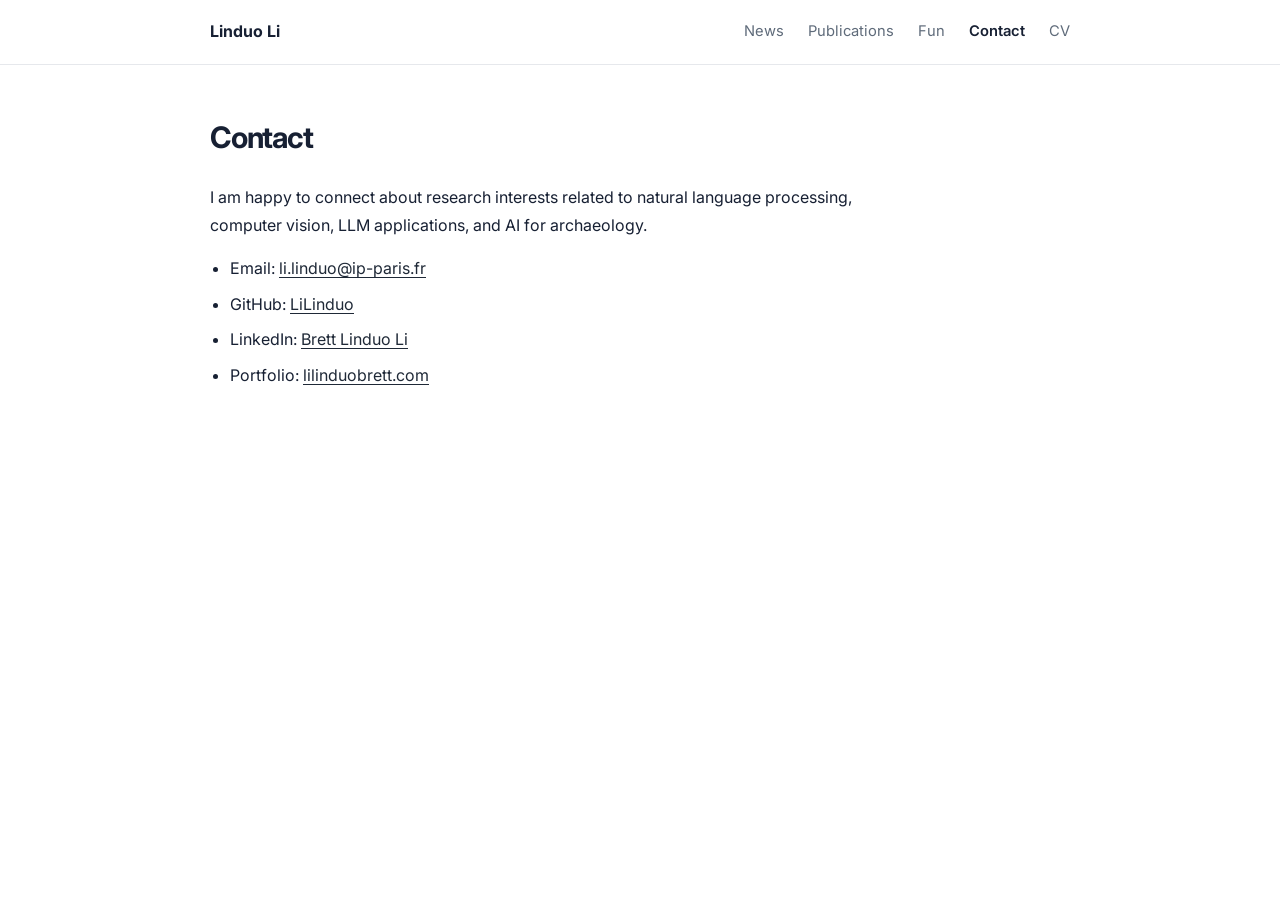
==== contact.html @ b6d1ef23 "initial commit" ====
<!DOCTYPE html>
<html lang="en">
<head>
  <meta charset="UTF-8" />
  <meta name="viewport" content="width=device-width, initial-scale=1.0" />

  <title>Contact | Linduo Li</title>
  <meta
    name="description"
    content="Contact information for Linduo Li."
  />

  <link rel="preconnect" href="https://fonts.googleapis.com">
  <link rel="preconnect" href="https://fonts.gstatic.com" crossorigin>
  <link
    href="https://fonts.googleapis.com/css2?family=Inter:wght@400;500;600;700&display=swap"
    rel="stylesheet"
  >

  <link rel="stylesheet" href="assets/style.css" />
</head>

<body>
  <div id="site-header"></div>
  <script src="assets/nav.js"></script>

  <main class="container page">
    <h1 class="page-title">Contact</h1>

    <section class="contact-box">
      <p>
        I am happy to connect about research interests related to natural language processing,
        computer vision, LLM applications, and AI for archaeology.
      </p>

      <ul class="contact-list">
        <li>Email: <a href="mailto:li.linduo@ip-paris.fr">li.linduo@ip-paris.fr</a></li>
        <li>GitHub: <a href="https://github.com/LiLinduo" target="_blank" rel="noreferrer">LiLinduo</a></li>
        <li>LinkedIn: <a href="https://www.linkedin.com/in/brett-linduo-li-726781109" target="_blank" rel="noreferrer">Brett Linduo Li</a></li>
        <li>Portfolio: <a href="https://www.lilinduobrett.com" target="_blank" rel="noreferrer">lilinduobrett.com</a></li>
      </ul>
    </section>
  </main>
</body>
</html>
---- assets/style.css ----
:root {
  --bg: #ffffff;
  --text: #172033;
  --muted: #5f6b7a;
  --line: #e6e8ec;
  --link: #1f2937;
  --max-width: 860px;
}

* {
  box-sizing: border-box;
}

body {
  margin: 0;
  font-family: "Inter", system-ui, -apple-system, BlinkMacSystemFont, "Segoe UI", sans-serif;
  background: var(--bg);
  color: var(--text);
  line-height: 1.72;
  font-size: 16px;
}

a {
  color: var(--link);
  text-decoration: underline;
  text-underline-offset: 3px;
}

a:hover {
  color: #000;
}

.container {
  width: min(100% - 40px, var(--max-width));
  margin: 0 auto;
}

.site-header {
  border-bottom: 1px solid var(--line);
  background: #ffffff;
}

.nav {
  display: flex;
  align-items: center;
  justify-content: space-between;
  height: 64px;
}

.brand {
  font-weight: 700;
  font-size: 1rem;
  text-decoration: none;
  color: var(--text);
}

.nav-links {
  display: flex;
  gap: 24px;
  font-size: 0.92rem;
}

.nav-links a {
  text-decoration: none;
  color: var(--muted);
}

.nav-links a:hover,
.nav-links a.active {
  color: var(--text);
  font-weight: 600;
}

.page {
  padding: 54px 0 80px;
}

.home-page {
  padding-top: 48px;
}

.intro {
  display: grid;
  grid-template-columns: 220px minmax(0, 1fr);
  gap: 52px;
  align-items: start;
}

.intro-sidebar {
  text-align: left;
}

.profile-photo {
  width: 170px;
  height: 170px;
  display: block;
  object-fit: cover;
  object-position: center top;
  border-radius: 50%;
  margin-bottom: 20px;
  border: 1px solid var(--line);
  background: #f5f5f5;
}

.intro-sidebar h1 {
  margin: 0;
  font-size: 1.65rem;
  line-height: 1.2;
  letter-spacing: -0.04em;
}

.profile-subtitle {
  margin: 10px 0 0;
  color: var(--muted);
  font-size: 0.94rem;
  line-height: 1.55;
}

.profile-links {
  display: flex;
  flex-direction: column;
  gap: 4px;
  margin-top: 18px;
  font-size: 0.94rem;
}

.profile-links a {
  width: fit-content;
}

.intro-text {
  max-width: 620px;
  padding-top: 2px;
}

.intro-text p {
  margin: 0 0 18px;
  font-size: 1rem;
}

.page-title {
  margin: 0 0 28px;
  font-size: 1.85rem;
  line-height: 1.25;
  letter-spacing: -0.04em;
}

.section-title {
  margin: 38px 0 14px;
  font-size: 1.35rem;
  line-height: 1.3;
  letter-spacing: -0.03em;
}

.publication-list {
  display: grid;
  gap: 22px;
}

.publication {
  display: grid;
  grid-template-columns: 72px minmax(0, 1fr);
  gap: 22px;
  padding-bottom: 22px;
  border-bottom: 1px solid var(--line);
}

.pub-year {
  color: var(--muted);
  font-weight: 600;
  font-size: 0.95rem;
}

.publication h3 {
  margin: 0;
  font-size: 1.03rem;
  line-height: 1.45;
}

.pub-meta,
.pub-venue {
  margin: 6px 0 0;
  color: var(--muted);
  font-size: 0.94rem;
}

.pub-links {
  margin-top: 8px;
  display: flex;
  gap: 14px;
  flex-wrap: wrap;
  font-size: 0.94rem;
}

.news-list {
  display: grid;
  gap: 0;
}

.news-item {
  padding: 14px 0;
  border-bottom: 1px solid var(--line);
}

.news-item:first-child {
  border-top: 1px solid var(--line);
}

.news-item p {
  margin: 0;
  font-size: 1rem;
  line-height: 1.7;
}

.contact-box {
  max-width: 680px;
}

.contact-box p {
  margin-top: 0;
}

.contact-list {
  padding-left: 20px;
}

.contact-list li {
  margin-bottom: 8px;
}

@media (max-width: 760px) {
  .container {
    width: min(100% - 30px, var(--max-width));
  }

  .nav {
    height: auto;
    padding: 18px 0;
    align-items: flex-start;
    flex-direction: column;
    gap: 10px;
  }

  .nav-links {
    gap: 18px;
    flex-wrap: wrap;
  }

  .page {
    padding-top: 34px;
  }

  .intro {
    grid-template-columns: 1fr;
    gap: 26px;
  }

  .profile-photo {
    width: 145px;
    height: 145px;
  }

  .profile-links {
    flex-direction: row;
    flex-wrap: wrap;
    gap: 12px;
  }

  .publication {
    grid-template-columns: 1fr;
    gap: 6px;
  }
}
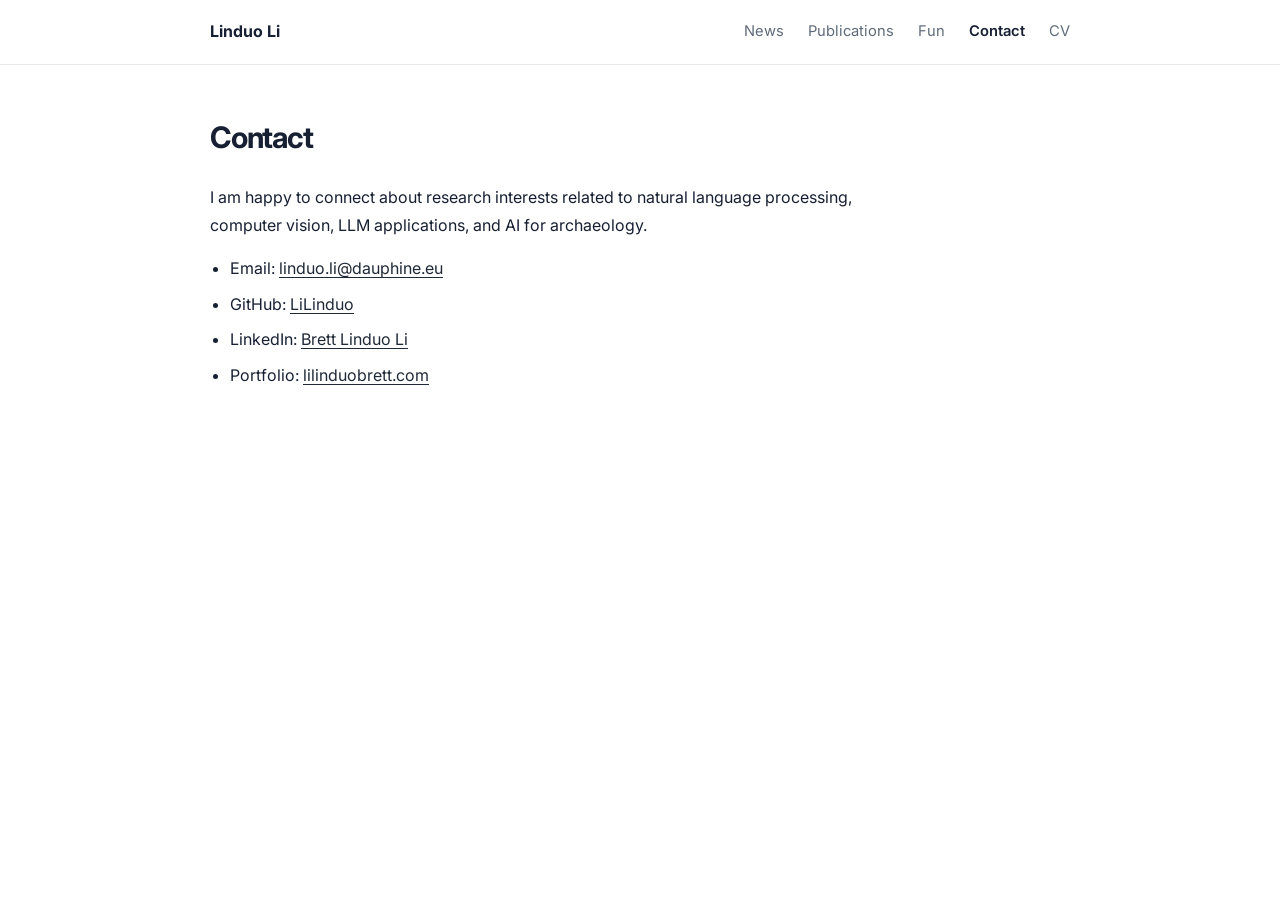
==== commit 5625a294: "Updated UI" ====
--- a/contact.html
+++ b/contact.html
@@ -9,6 +9,8 @@
     name="description"
     content="Contact information for Linduo Li."
   />
+
+  <link rel="icon" href="assets/favicon.ico" />
 
   <link rel="preconnect" href="https://fonts.googleapis.com">
   <link rel="preconnect" href="https://fonts.gstatic.com" crossorigin>
@@ -34,7 +36,7 @@
       </p>
 
       <ul class="contact-list">
-        <li>Email: <a href="mailto:li.linduo@ip-paris.fr">li.linduo@ip-paris.fr</a></li>
+        <li>Email: <a href="mailto:linduo.li@dauphine.eu">linduo.li@dauphine.eu</a></li>
         <li>GitHub: <a href="https://github.com/LiLinduo" target="_blank" rel="noreferrer">LiLinduo</a></li>
         <li>LinkedIn: <a href="https://www.linkedin.com/in/brett-linduo-li-726781109" target="_blank" rel="noreferrer">Brett Linduo Li</a></li>
         <li>Portfolio: <a href="https://www.lilinduobrett.com" target="_blank" rel="noreferrer">lilinduobrett.com</a></li>
--- a/assets/style.css
+++ b/assets/style.css
@@ -119,13 +119,26 @@
 .profile-links {
   display: flex;
   flex-direction: column;
-  gap: 4px;
+  gap: 5px;
   margin-top: 18px;
   font-size: 0.94rem;
 }
 
 .profile-links a {
   width: fit-content;
+  display: inline-flex;
+  align-items: center;
+  gap: 8px;
+  color: var(--link);
+}
+
+.profile-link-icon {
+  width: 1.15em;
+  display: inline-flex;
+  justify-content: center;
+  align-items: center;
+  font-size: 0.95em;
+  line-height: 1;
 }
 
 .intro-text {
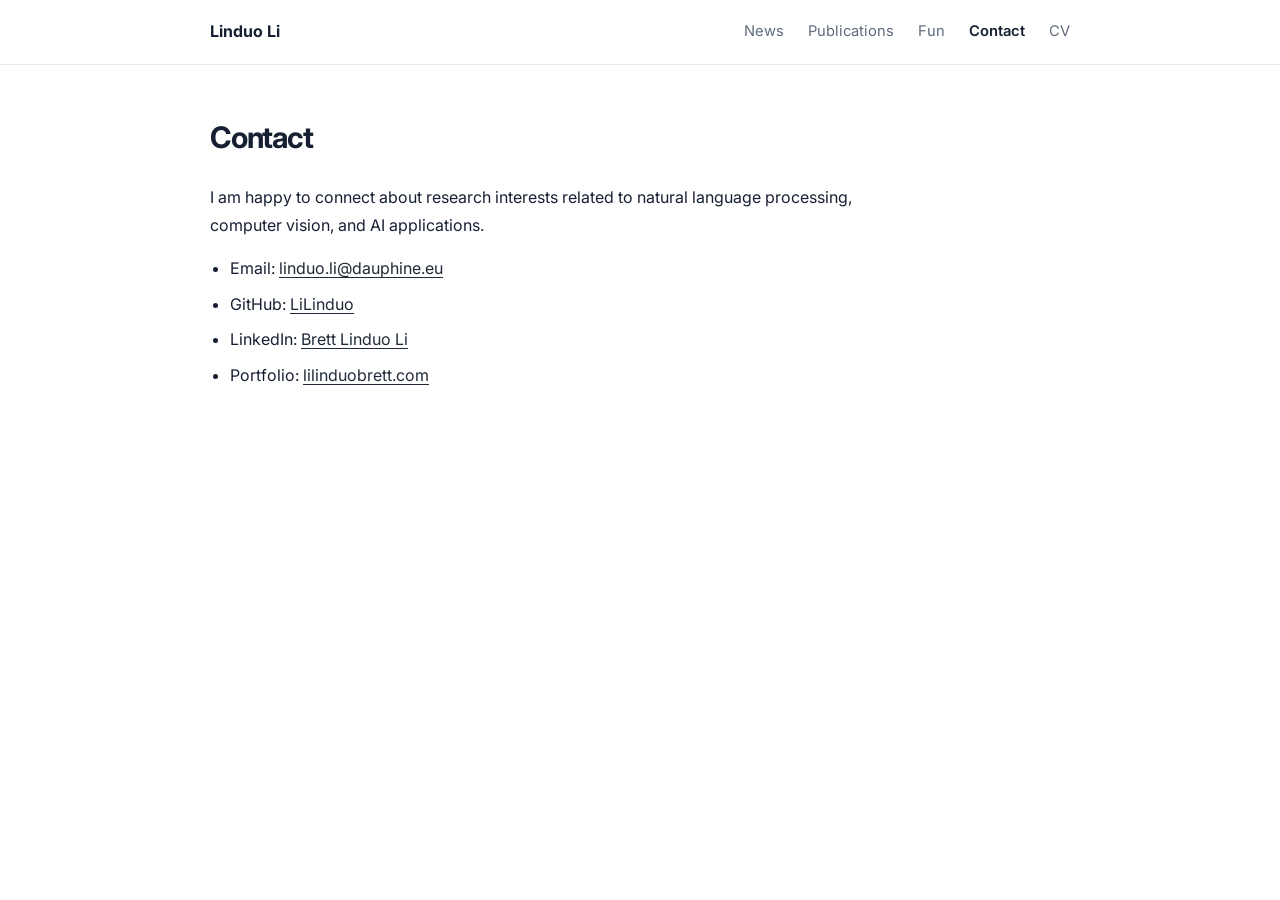
==== commit 5a12fdfa: "Updated Personal Info" ====
--- a/contact.html
+++ b/contact.html
@@ -32,7 +32,7 @@
     <section class="contact-box">
       <p>
         I am happy to connect about research interests related to natural language processing,
-        computer vision, LLM applications, and AI for archaeology.
+        computer vision, and AI applications.
       </p>
 
       <ul class="contact-list">
